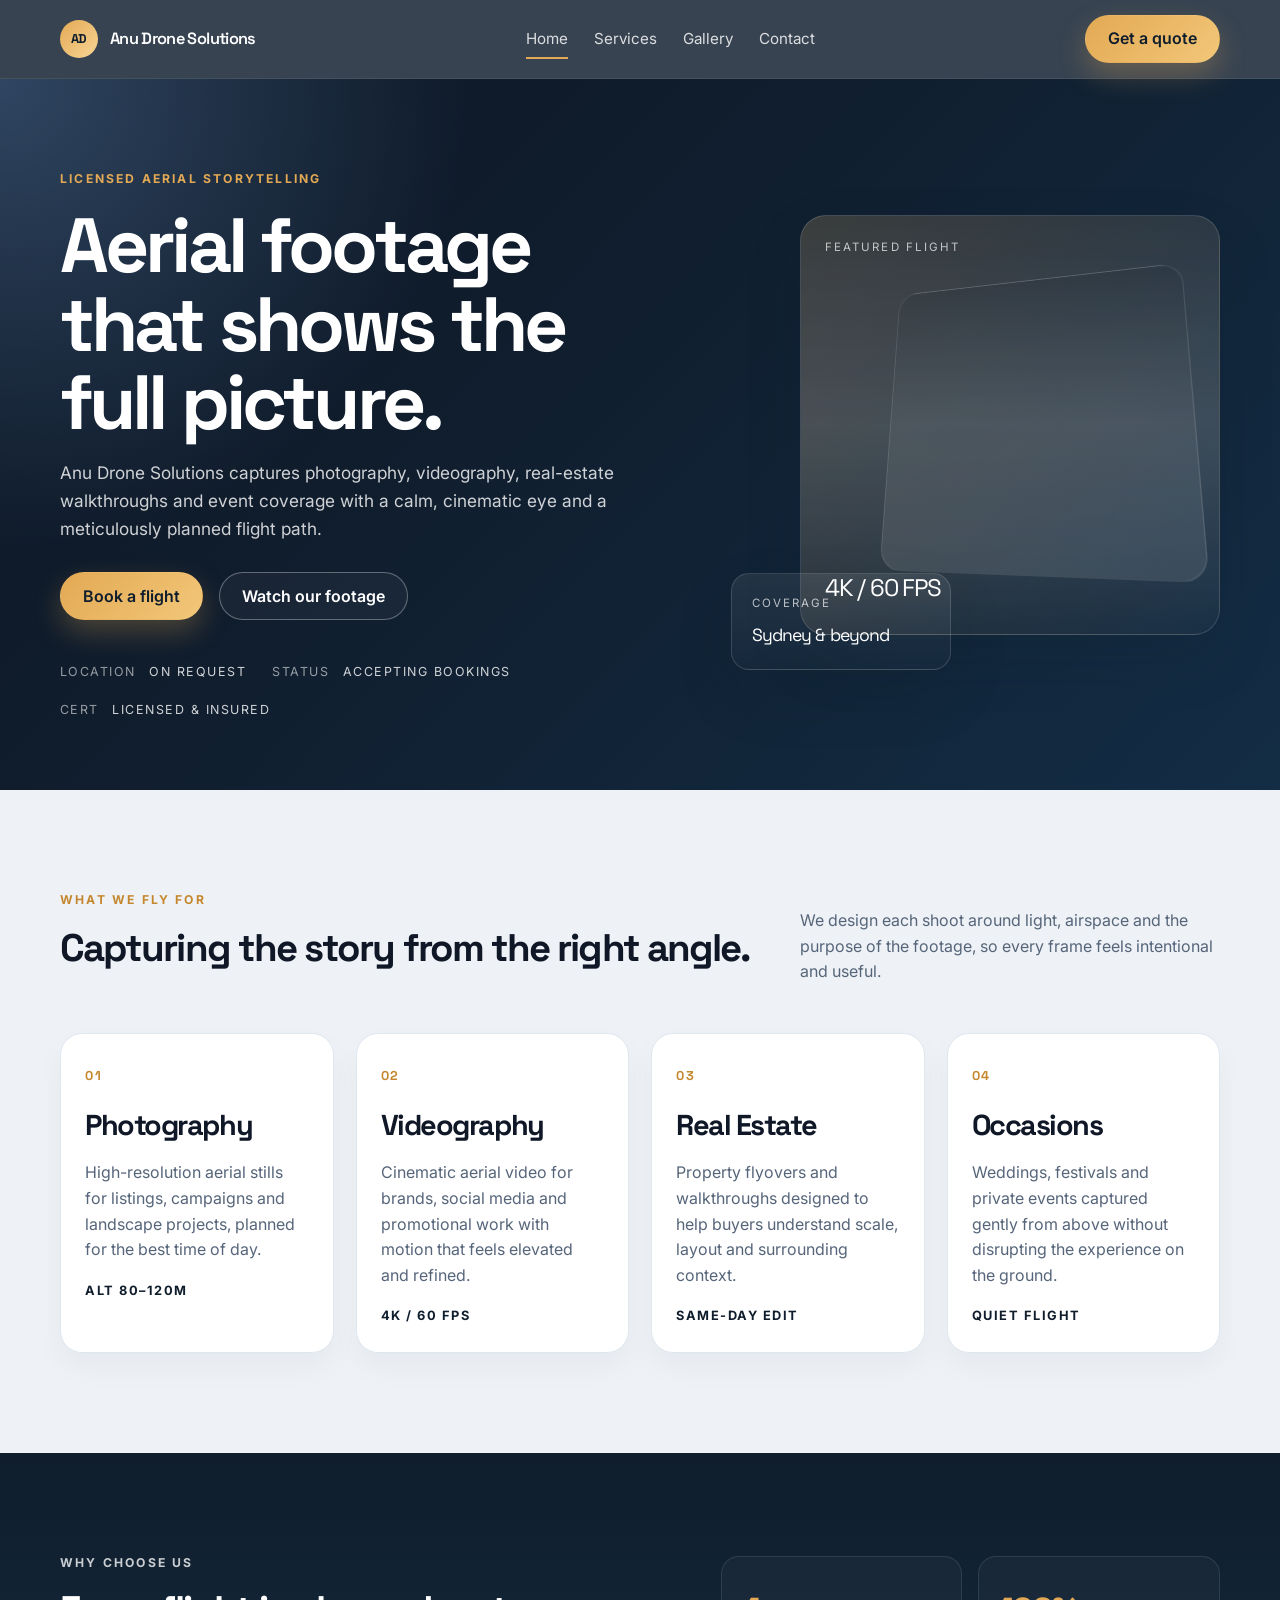
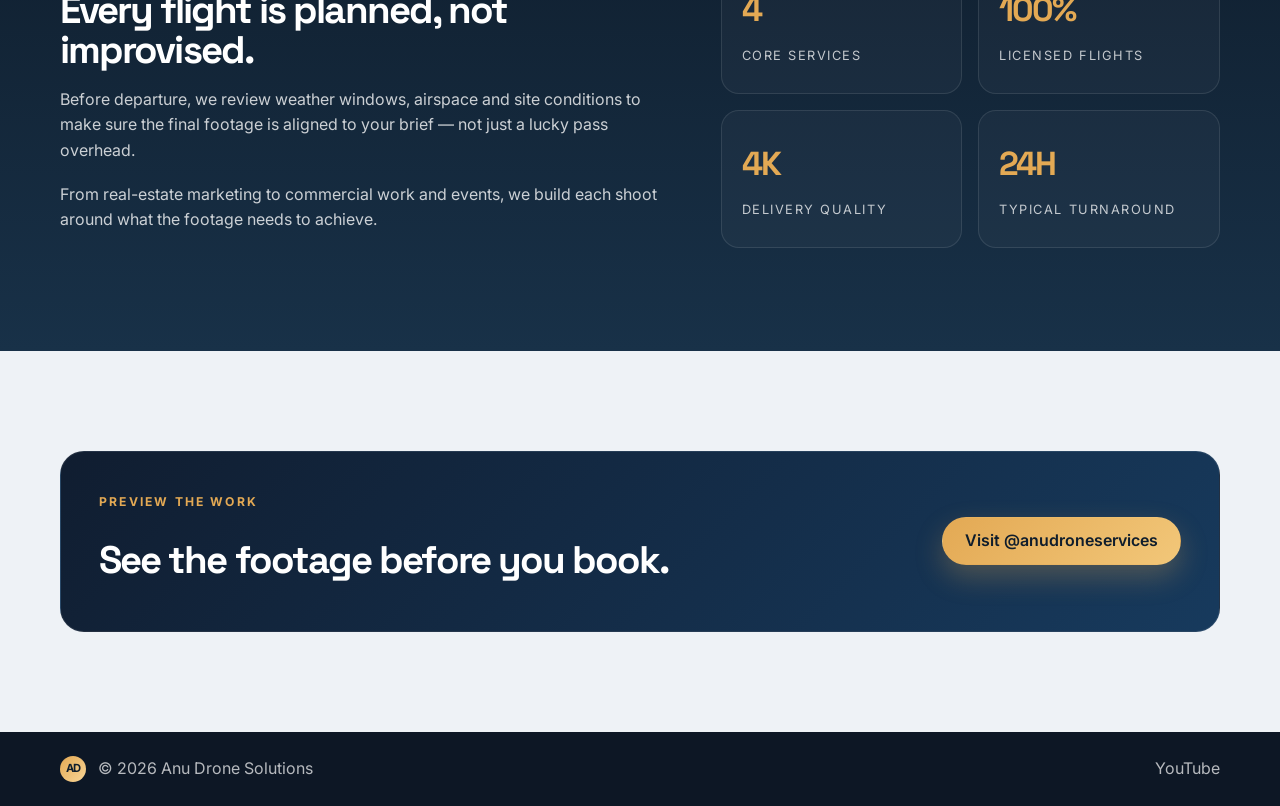
==== index.html @ 205dcc55 "Initial website launch" ====
<!DOCTYPE html>
<html lang="en">
<head>
  <meta charset="UTF-8" />
  <meta name="viewport" content="width=device-width, initial-scale=1.0" />
  <meta name="theme-color" content="#0f1d2c" />
  <meta name="description" content="Anu Drone Solutions delivers precision aerial photography, videography, real estate flyovers and event coverage across Sydney and beyond." />
  <meta name="robots" content="index, follow" />
  <meta property="og:type" content="website" />
  <meta property="og:title" content="Anu Drone Solutions | Aerial Photography & Videography" />
  <meta property="og:description" content="Licensed aerial photography, videography and event coverage designed to capture the full story from the sky." />
  <meta property="og:url" content="https://www.anudronesolutions.com/" />
  <meta property="og:image" content="https://www.anudronesolutions.com/favicon.svg" />
  <meta name="twitter:card" content="summary_large_image" />
  <meta name="twitter:title" content="Anu Drone Solutions" />
  <meta name="twitter:description" content="Aerial photography, videography and drone coverage for real estate, events and commercial projects." />
  <link rel="canonical" href="https://www.anudronesolutions.com/" />
  <link rel="icon" type="image/svg+xml" href="favicon.svg" />
  <title>Anu Drone Solutions | Aerial Photography & Videography</title>
  <link rel="preconnect" href="https://fonts.googleapis.com" />
  <link rel="preconnect" href="https://fonts.gstatic.com" crossorigin />
  <link href="https://fonts.googleapis.com/css2?family=Space+Grotesk:wght@400;500;600;700&family=Inter:wght@400;500;600;700&display=swap" rel="stylesheet" />
  <link rel="stylesheet" href="styles.css" />
</head>
<body>
  <header class="site-header">
    <div class="container nav-wrap">
      <a class="brand" href="index.html" aria-label="Anu Drone Solutions home">
        <span class="brand-mark">AD</span>
        <span>Anu Drone Solutions</span>
      </a>

      <nav class="site-nav" aria-label="Main navigation">
        <a href="index.html" class="active">Home</a>
        <a href="services.html">Services</a>
        <a href="gallery.html">Gallery</a>
        <a href="contact.html">Contact</a>
      </nav>

      <a class="button button-primary" href="contact.html">Get a quote</a>
    </div>
  </header>

  <main>
    <section class="hero hero-home">
      <div class="container hero-grid">
        <div class="hero-copy">
          <p class="eyebrow">Licensed aerial storytelling</p>
          <h1>Aerial footage that shows the full picture.</h1>
          <p class="lead">
            Anu Drone Solutions captures photography, videography, real-estate walkthroughs and event coverage with a calm, cinematic eye and a meticulously planned flight path.
          </p>
          <div class="cta-row">
            <a class="button button-primary" href="contact.html">Book a flight</a>
            <a class="button button-secondary" href="https://www.youtube.com/@anudroneservices" target="_blank" rel="noopener">Watch our footage</a>
          </div>
          <ul class="hero-meta" aria-label="Business details">
            <li><span>Location</span> On request</li>
            <li><span>Status</span> Accepting bookings</li>
            <li><span>Cert</span> Licensed & insured</li>
          </ul>
        </div>

        <div class="hero-visual" aria-hidden="true">
          <div class="visual-card large-card">
            <div class="mini-label">Featured flight</div>
            <div class="mini-stat">4K / 60 FPS</div>
            <div class="scan-line"></div>
          </div>
          <div class="visual-card small-card">
            <div class="mini-label">Coverage</div>
            <div class="mini-stat">Sydney & beyond</div>
          </div>
        </div>
      </div>
    </section>

    <section class="section section-light">
      <div class="container">
        <div class="section-intro">
          <div>
            <p class="eyebrow eyebrow-dark">What we fly for</p>
            <h2>Capturing the story from the right angle.</h2>
          </div>
          <p>We design each shoot around light, airspace and the purpose of the footage, so every frame feels intentional and useful.</p>
        </div>

        <div class="service-list">
          <article class="service-item">
            <span class="service-index">01</span>
            <h3>Photography</h3>
            <p>High-resolution aerial stills for listings, campaigns and landscape projects, planned for the best time of day.</p>
            <strong>Alt 80–120m</strong>
          </article>

          <article class="service-item">
            <span class="service-index">02</span>
            <h3>Videography</h3>
            <p>Cinematic aerial video for brands, social media and promotional work with motion that feels elevated and refined.</p>
            <strong>4K / 60 FPS</strong>
          </article>

          <article class="service-item">
            <span class="service-index">03</span>
            <h3>Real Estate</h3>
            <p>Property flyovers and walkthroughs designed to help buyers understand scale, layout and surrounding context.</p>
            <strong>Same-day edit</strong>
          </article>

          <article class="service-item">
            <span class="service-index">04</span>
            <h3>Occasions</h3>
            <p>Weddings, festivals and private events captured gently from above without disrupting the experience on the ground.</p>
            <strong>Quiet flight</strong>
          </article>
        </div>
      </div>
    </section>

    <section class="section section-dark">
      <div class="container about-grid">
        <div>
          <p class="eyebrow">Why choose us</p>
          <h2>Every flight is planned, not improvised.</h2>
          <p>Before departure, we review weather windows, airspace and site conditions to make sure the final footage is aligned to your brief — not just a lucky pass overhead.</p>
          <p>From real-estate marketing to commercial work and events, we build each shoot around what the footage needs to achieve.</p>
        </div>

        <div class="stats-grid">
          <div class="stat-box">
            <strong>4</strong>
            <span>Core services</span>
          </div>
          <div class="stat-box">
            <strong>100%</strong>
            <span>Licensed flights</span>
          </div>
          <div class="stat-box">
            <strong>4K</strong>
            <span>Delivery quality</span>
          </div>
          <div class="stat-box">
            <strong>24H</strong>
            <span>Typical turnaround</span>
          </div>
        </div>
      </div>
    </section>

    <section class="section section-light">
      <div class="container">
        <div class="feature-banner">
          <div>
            <p class="eyebrow">Preview the work</p>
            <h3>See the footage before you book.</h3>
          </div>
          <a class="button button-primary" href="https://www.youtube.com/@anudroneservices" target="_blank" rel="noopener">Visit @anudroneservices</a>
        </div>
      </div>
    </section>
  </main>

  <footer class="site-footer">
    <div class="container footer-wrap">
      <div class="footer-brand">
        <span class="brand-mark small">AD</span>
        <span>© <span id="year"></span> Anu Drone Solutions</span>
      </div>
      <a href="https://www.youtube.com/@anudroneservices" target="_blank" rel="noopener">YouTube</a>
    </div>
  </footer>

  <script src="script.js"></script>
</body>
</html>
---- styles.css ----
:root {
  --bg: #eef2f6;
  --panel: #ffffff;
  --panel-alt: #f5f7f9;
  --ink: #101828;
  --muted: #56657a;
  --line: #dfe7ef;
  --navy: #0f1d2c;
  --navy-soft: #183148;
  --gold: #e3a954;
  --gold-deep: #c4872d;
  --shadow: 0 25px 60px rgba(15, 29, 44, 0.12);
}

* { box-sizing: border-box; }

html { scroll-behavior: smooth; }

body {
  margin: 0;
  font-family: 'Inter', sans-serif;
  background: var(--bg);
  color: var(--ink);
  line-height: 1.6;
}

img {
  max-width: 100%;
  display: block;
}

a {
  color: inherit;
  text-decoration: none;
}

button,
input,
select,
textarea {
  font: inherit;
}

.container {
  width: min(1160px, calc(100% - 32px));
  margin: 0 auto;
}

.narrow {
  width: min(760px, calc(100% - 32px));
  margin: 0 auto;
}

.site-header {
  position: sticky;
  top: 0;
  z-index: 20;
  background: rgba(15, 29, 44, 0.82);
  backdrop-filter: blur(15px);
  border-bottom: 1px solid rgba(255, 255, 255, 0.08);
}

.nav-wrap {
  display: flex;
  align-items: center;
  justify-content: space-between;
  gap: 20px;
  min-height: 78px;
}

.brand {
  display: inline-flex;
  align-items: center;
  gap: 12px;
  font-family: 'Space Grotesk', sans-serif;
  font-size: 1.02rem;
  letter-spacing: -0.04em;
  color: #fff;
  font-weight: 600;
}

.brand-mark {
  display: inline-flex;
  align-items: center;
  justify-content: center;
  width: 38px;
  height: 38px;
  border-radius: 50%;
  background: linear-gradient(135deg, var(--gold) 0%, #f8d596 100%);
  color: var(--navy);
  font-size: 0.8rem;
  font-weight: 700;
  letter-spacing: -0.06em;
}

.brand-mark.small {
  width: 26px;
  height: 26px;
  font-size: 0.7rem;
}

.site-nav {
  display: flex;
  align-items: center;
  gap: 26px;
  color: rgba(255, 255, 255, 0.82);
  font-size: 0.95rem;
}

.site-nav a {
  position: relative;
}

.site-nav a::after {
  content: "";
  position: absolute;
  left: 0;
  bottom: -8px;
  width: 100%;
  height: 2px;
  background: var(--gold);
  transform: scaleX(0);
  transform-origin: left;
  transition: transform 0.2s ease;
}

.site-nav a:hover::after,
.site-nav a.active::after {
  transform: scaleX(1);
}

.button {
  display: inline-flex;
  align-items: center;
  justify-content: center;
  min-height: 48px;
  padding: 0 22px;
  border-radius: 999px;
  border: 1px solid transparent;
  font-weight: 600;
  transition: transform 0.2s ease, box-shadow 0.2s ease, border-color 0.2s ease, background 0.2s ease;
}

.button:hover {
  transform: translateY(-1px);
}

.button-primary {
  background: linear-gradient(135deg, var(--gold) 0%, #f2c779 100%);
  color: var(--navy);
  box-shadow: 0 12px 28px rgba(227, 169, 84, 0.28);
}

.button-secondary {
  color: #fff;
  border-color: rgba(255, 255, 255, 0.32);
  background: rgba(255, 255, 255, 0.04);
}

.hero {
  position: relative;
  color: #fff;
  background:
    radial-gradient(circle at top left, rgba(89, 126, 170, 0.45), transparent 32%),
    linear-gradient(135deg, #0d1725 0%, #101d2d 38%, #132d45 100%);
}

.hero-home {
  padding: 90px 0 70px;
}

.hero-grid {
  display: grid;
  grid-template-columns: 1.1fr 0.9fr;
  gap: 50px;
  align-items: center;
}

.eyebrow {
  margin: 0 0 18px;
  font-size: 0.76rem;
  letter-spacing: 0.18em;
  text-transform: uppercase;
  color: var(--gold);
  font-weight: 700;
}

.eyebrow-dark {
  color: var(--gold-deep);
}

.hero-copy h1,
.page-hero h1,
.section-intro h2,
.about-grid h2,
.callout-row h2,
.contact-copy h2,
.detail-card h2,
.process-grid h2 {
  margin: 0 0 18px;
  font-family: 'Space Grotesk', sans-serif;
  letter-spacing: -0.05em;
  line-height: 1.02;
}

.hero-copy h1 {
  max-width: 540px;
  font-size: clamp(2.9rem, 6vw, 5.1rem);
}

.lead {
  max-width: 620px;
  margin: 0;
  color: rgba(255, 255, 255, 0.8);
  font-size: 1.08rem;
}

.cta-row {
  display: flex;
  gap: 16px;
  flex-wrap: wrap;
  margin-top: 30px;
}

.hero-meta {
  list-style: none;
  padding: 0;
  margin: 42px 0 0;
  display: flex;
  flex-wrap: wrap;
  gap: 18px 26px;
  color: rgba(255, 255, 255, 0.8);
  font-size: 0.78rem;
  letter-spacing: 0.12em;
  text-transform: uppercase;
}

.hero-meta span {
  color: rgba(255, 255, 255, 0.56);
  margin-right: 8px;
}

.hero-visual {
  position: relative;
  min-height: 500px;
}

.visual-card {
  position: absolute;
  border: 1px solid rgba(255, 255, 255, 0.14);
  background: linear-gradient(180deg, rgba(255,255,255,0.08), rgba(255,255,255,0.02));
  box-shadow: var(--shadow);
}

.large-card {
  right: 0;
  top: 20px;
  width: min(90%, 420px);
  height: 420px;
  border-radius: 26px;
  background:
    linear-gradient(180deg, rgba(255,255,255,0.04), rgba(255,255,255,0.01)),
    linear-gradient(135deg, rgba(227,169,84,0.16), rgba(255,255,255,0.02));
  overflow: hidden;
}

.large-card::before {
  content: "";
  position: absolute;
  inset: 12% 8% 16% 18%;
  border-radius: 22px;
  background: linear-gradient(180deg, rgba(22, 33, 43, 0.2), rgba(255,255,255,0.1));
  transform: perspective(400px) rotateX(12deg) rotateY(-12deg);
  border: 1px solid rgba(255,255,255,0.12);
}

.scan-line {
  position: absolute;
  inset: 0;
  background: linear-gradient(180deg, transparent 0%, rgba(255,255,255,0.12) 50%, transparent 100%);
  animation: scan 5s linear infinite;
}

@keyframes scan {
  0% { transform: translateY(-100%); }
  100% { transform: translateY(100%); }
}

.mini-label,
.mini-stat {
  position: absolute;
  left: 24px;
  z-index: 1;
}

.mini-label {
  top: 22px;
  font-size: 0.72rem;
  text-transform: uppercase;
  letter-spacing: 0.18em;
  color: rgba(255,255,255,0.7);
}

.mini-stat {
  bottom: 26px;
  font-size: 1.5rem;
  font-family: 'Space Grotesk', sans-serif;
  letter-spacing: -0.05em;
}

.small-card {
  left: 10px;
  bottom: 25px;
  width: 220px;
  padding: 20px;
  border-radius: 18px;
}

.small-card .mini-label,
.small-card .mini-stat {
  position: static;
}

.small-card .mini-stat {
  margin-top: 8px;
  font-size: 1.1rem;
}

.section {
  padding: 100px 0;
}

.section-light {
  background: var(--bg);
}

.section-dark {
  background: linear-gradient(180deg, var(--navy) 0%, var(--navy-soft) 100%);
  color: #fff;
}

.section-intro {
  display: flex;
  align-items: end;
  justify-content: space-between;
  gap: 32px;
  margin-bottom: 48px;
}

.section-intro h2,
.about-grid h2,
.callout-row h2,
.process-grid h2 {
  font-size: clamp(2rem, 3vw, 3rem);
}

.section-intro p:last-child {
  max-width: 420px;
  color: var(--muted);
  margin: 0;
}

.service-list {
  display: grid;
  grid-template-columns: repeat(4, minmax(0, 1fr));
  gap: 22px;
}

.service-item,
.detail-card {
  background: var(--panel);
  border: 1px solid var(--line);
  padding: 28px 24px 24px;
  border-radius: 22px;
  box-shadow: 0 14px 30px rgba(9, 22, 38, 0.04);
}

.service-index,
.card-number {
  display: inline-block;
  margin-bottom: 16px;
  color: var(--gold-deep);
  font-size: 0.8rem;
  font-family: 'Space Grotesk', sans-serif;
  font-weight: 700;
  letter-spacing: 0.12em;
}

.service-item h3,
.detail-card h2 {
  margin: 0 0 12px;
  font-family: 'Space Grotesk', sans-serif;
  font-size: 1.8rem;
  letter-spacing: -0.05em;
}

.service-item p,
.detail-card p,
.about-grid p,
.contact-copy p {
  margin: 0;
  color: var(--muted);
}

.service-item strong {
  display: inline-block;
  margin-top: 18px;
  color: var(--navy);
  font-size: 0.8rem;
  letter-spacing: 0.12em;
  text-transform: uppercase;
}

.about-grid {
  display: grid;
  grid-template-columns: 1.1fr 0.9fr;
  gap: 50px;
  align-items: center;
}

.about-grid p {
  color: rgba(255,255,255,0.78);
  margin-bottom: 18px;
}

.stats-grid {
  display: grid;
  grid-template-columns: repeat(2, minmax(0, 1fr));
  gap: 16px;
}

.stat-box {
  background: rgba(255,255,255,0.03);
  border: 1px solid rgba(255,255,255,0.1);
  border-radius: 18px;
  padding: 26px 20px;
  display: flex;
  flex-direction: column;
  gap: 10px;
}

.stat-box strong {
  font-family: 'Space Grotesk', sans-serif;
  font-size: clamp(2rem, 2.6vw, 2.8rem);
  color: var(--gold);
  letter-spacing: -0.06em;
}

.stat-box span {
  color: rgba(255,255,255,0.74);
  font-size: 0.8rem;
  text-transform: uppercase;
  letter-spacing: 0.12em;
}

.feature-banner {
  display: flex;
  justify-content: space-between;
  align-items: center;
  gap: 24px;
  background: linear-gradient(135deg, #101d30 0%, #173a5d 100%);
  border-radius: 24px;
  border: 1px solid rgba(255,255,255,0.08);
  padding: 40px 38px;
  color: #fff;
}

.feature-banner h3 {
  margin: 0;
  font-family: 'Space Grotesk', sans-serif;
  font-size: clamp(1.8rem, 3vw, 2.4rem);
  letter-spacing: -0.05em;
}

.page-shell {
  padding-top: 72px;
}

.page-hero {
  padding: 70px 0 20px;
}

.page-hero h1 {
  font-size: clamp(2.4rem, 5vw, 4rem);
}

.service-grid {
  display: grid;
  grid-template-columns: repeat(2, minmax(0, 1fr));
  gap: 24px;
}

.detail-card ul {
  margin: 18px 0 0;
  padding-left: 18px;
  color: var(--muted);
}

.detail-card li + li {
  margin-top: 8px;
}

.process-grid {
  display: grid;
  grid-template-columns: 0.9fr 1.1fr;
  gap: 26px;
  align-items: center;
}

.process-list {
  list-style: none;
  padding: 0;
  margin: 0;
  display: grid;
  gap: 16px;
}

.process-list li {
  display: flex;
  align-items: center;
  gap: 16px;
  background: rgba(255,255,255,0.04);
  border: 1px solid rgba(255,255,255,0.08);
  border-radius: 16px;
  padding: 16px 18px;
}

.process-list strong {
  display: inline-flex;
  align-items: center;
  justify-content: center;
  width: 44px;
  height: 44px;
  border-radius: 50%;
  background: rgba(227,169,84,0.18);
  color: var(--gold);
  font-family: 'Space Grotesk', sans-serif;
}

.process-list span {
  color: rgba(255,255,255,0.78);
}

.gallery-grid {
  display: grid;
  grid-template-columns: repeat(3, minmax(0, 1fr));
  gap: 18px;
}

.gallery-tile {
  position: relative;
  min-height: 280px;
  border-radius: 24px;
  overflow: hidden;
  display: flex;
  align-items: end;
  padding: 22px;
  color: #fff;
  border: 1px solid rgba(255,255,255,0.12);
  box-shadow: var(--shadow);
}

.gallery-tile span {
  position: relative;
  z-index: 1;
  font-family: 'Space Grotesk', sans-serif;
  font-size: 1.4rem;
  letter-spacing: -0.05em;
}

.gallery-tile::before {
  content: "";
  position: absolute;
  inset: 0;
  background: linear-gradient(180deg, rgba(8,14,22,0.14), rgba(8,14,22,0.6));
}

.tile-1 { background: linear-gradient(135deg, #7b8fa5, #1b3255); }
.tile-2 { background: linear-gradient(135deg, #b7914d, #3c5168); }
.tile-3 { background: linear-gradient(135deg, #5d7d7c, #1d2d36); }
.tile-4 { background: linear-gradient(135deg, #8f7f66, #314d56); }

.callout-row {
  display: flex;
  align-items: center;
  justify-content: space-between;
  gap: 20px;
}

.contact-layout {
  display: grid;
  grid-template-columns: 0.9fr 1.1fr;
  gap: 40px;
  align-items: start;
}

.contact-copy {
  padding-right: 8px;
}

.contact-copy p {
  margin-bottom: 28px;
  font-size: 1.04rem;
}

.contact-list {
  display: grid;
  gap: 18px;
  padding-top: 14px;
  border-top: 1px solid var(--line);
}

.contact-list div {
  display: flex;
  justify-content: space-between;
  gap: 18px;
  padding-bottom: 14px;
  border-bottom: 1px solid var(--line);
}

.contact-list span {
  color: var(--muted);
}

.quote-form {
  background: var(--panel);
  border: 1px solid var(--line);
  border-radius: 24px;
  padding: 28px;
  box-shadow: 0 16px 38px rgba(15,29,44,0.08);
}

.field-row {
  display: flex;
  flex-direction: column;
  gap: 8px;
  margin-bottom: 18px;
}

.field-row label {
  font-weight: 600;
  color: var(--navy);
}

.field-row input,
.field-row select,
.field-row textarea {
  width: 100%;
  border: 1px solid #cdd8e4;
  border-radius: 12px;
  background: #fff;
  color: var(--ink);
  padding: 12px 14px;
}

.field-row input:focus,
.field-row select:focus,
.field-row textarea:focus {
  outline: 2px solid rgba(227,169,84,0.45);
  border-color: var(--gold);
}

.quote-form button {
  border: none;
  cursor: pointer;
  width: 100%;
}

.form-status {
  margin: 16px 0 0;
  color: var(--muted);
  min-height: 24px;
}

.site-footer {
  background: #0d1725;
  color: rgba(255,255,255,0.7);
  padding: 24px 0;
}

.footer-wrap {
  display: flex;
  align-items: center;
  justify-content: space-between;
  gap: 16px;
  flex-wrap: wrap;
}

.footer-brand {
  display: inline-flex;
  align-items: center;
  gap: 12px;
}

@media (max-width: 920px) {
  .hero-grid,
  .about-grid,
  .contact-layout,
  .process-grid,
  .section-intro,
  .callout-row {
    grid-template-columns: 1fr;
    display: grid;
  }

  .service-list,
  .service-grid,
  .gallery-grid {
    grid-template-columns: repeat(2, minmax(0, 1fr));
  }

  .site-nav {
    display: none;
  }
}

@media (max-width: 640px) {
  .hero-home {
    padding-top: 52px;
  }

  .service-list,
  .service-grid,
  .gallery-grid,
  .stats-grid {
    grid-template-columns: 1fr;
  }

  .feature-banner,
  .nav-wrap,
  .contact-list div {
    display: block;
  }

  .feature-banner .button,
  .nav-wrap .button {
    margin-top: 18px;
  }

  .hero-visual {
    min-height: 360px;
  }

  .large-card {
    right: 10px;
    width: 82%;
    height: 300px;
  }

  .small-card {
    width: 180px;
  }
}
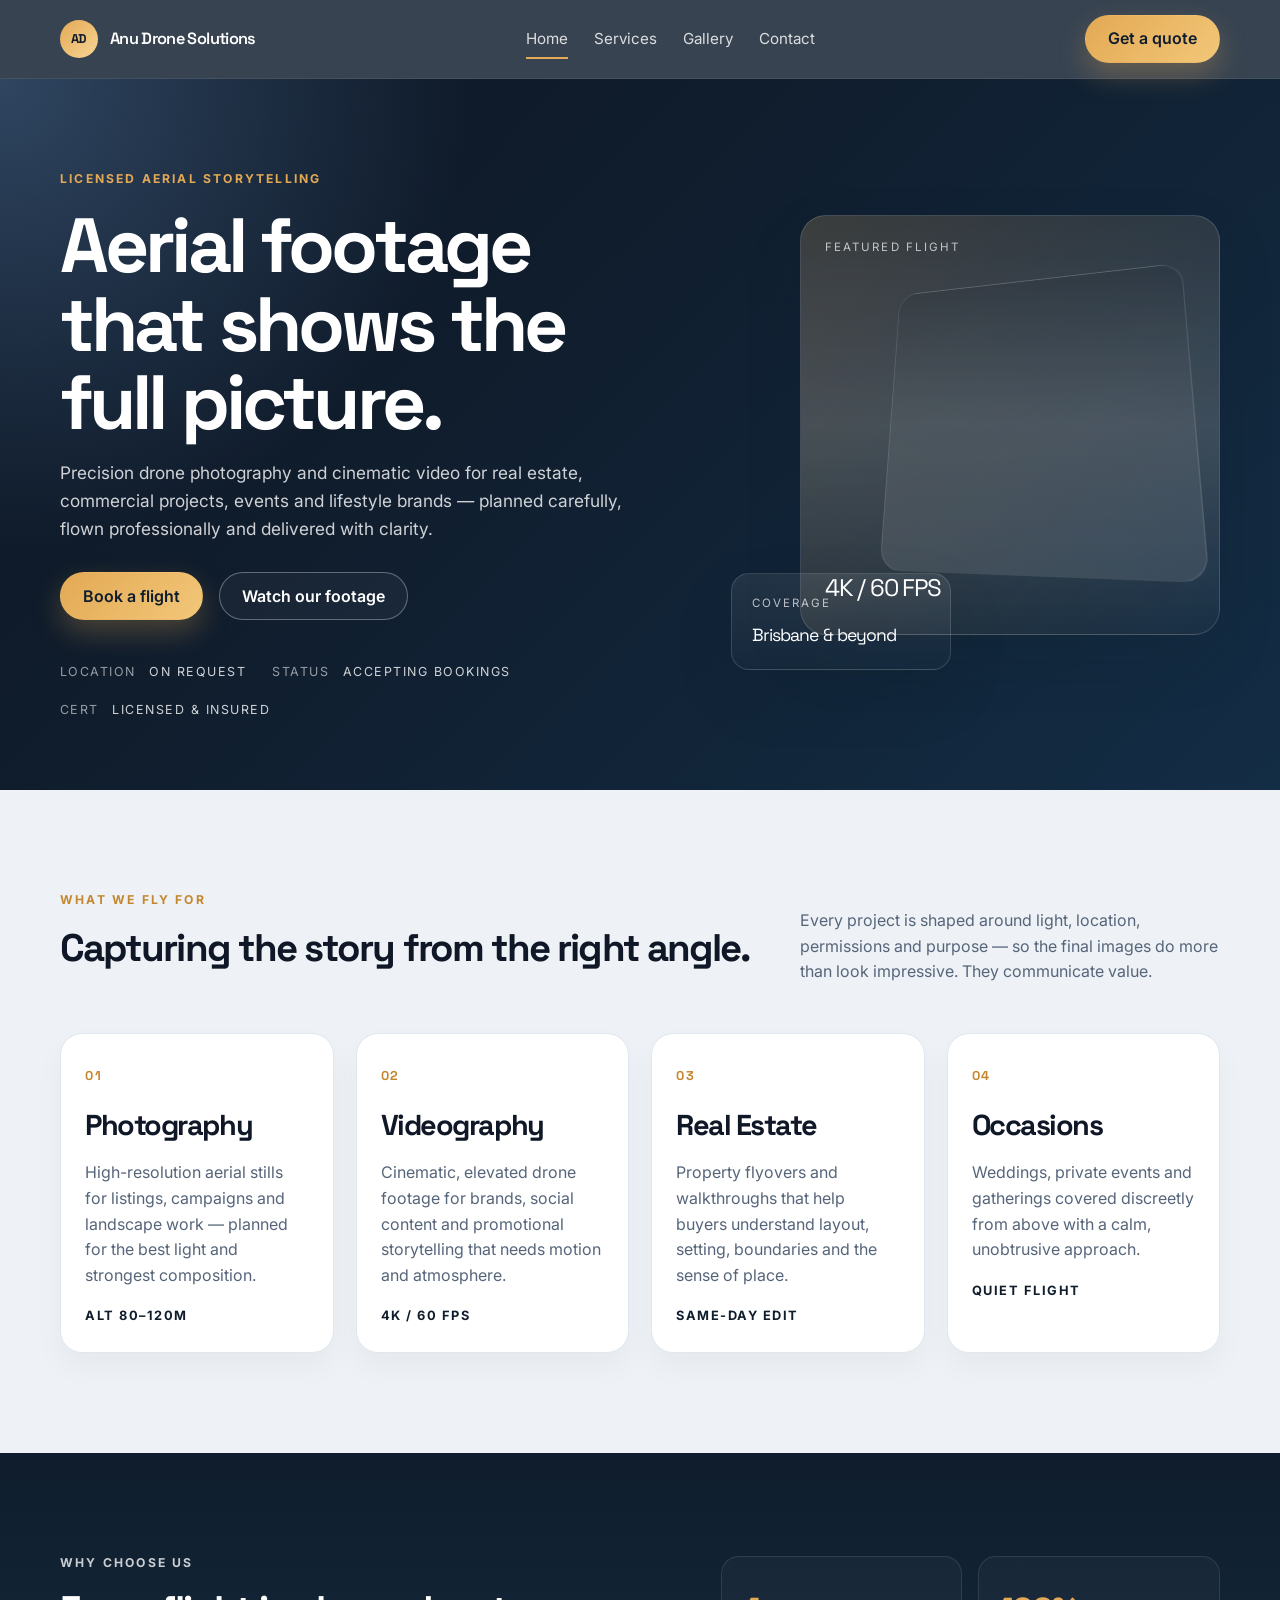
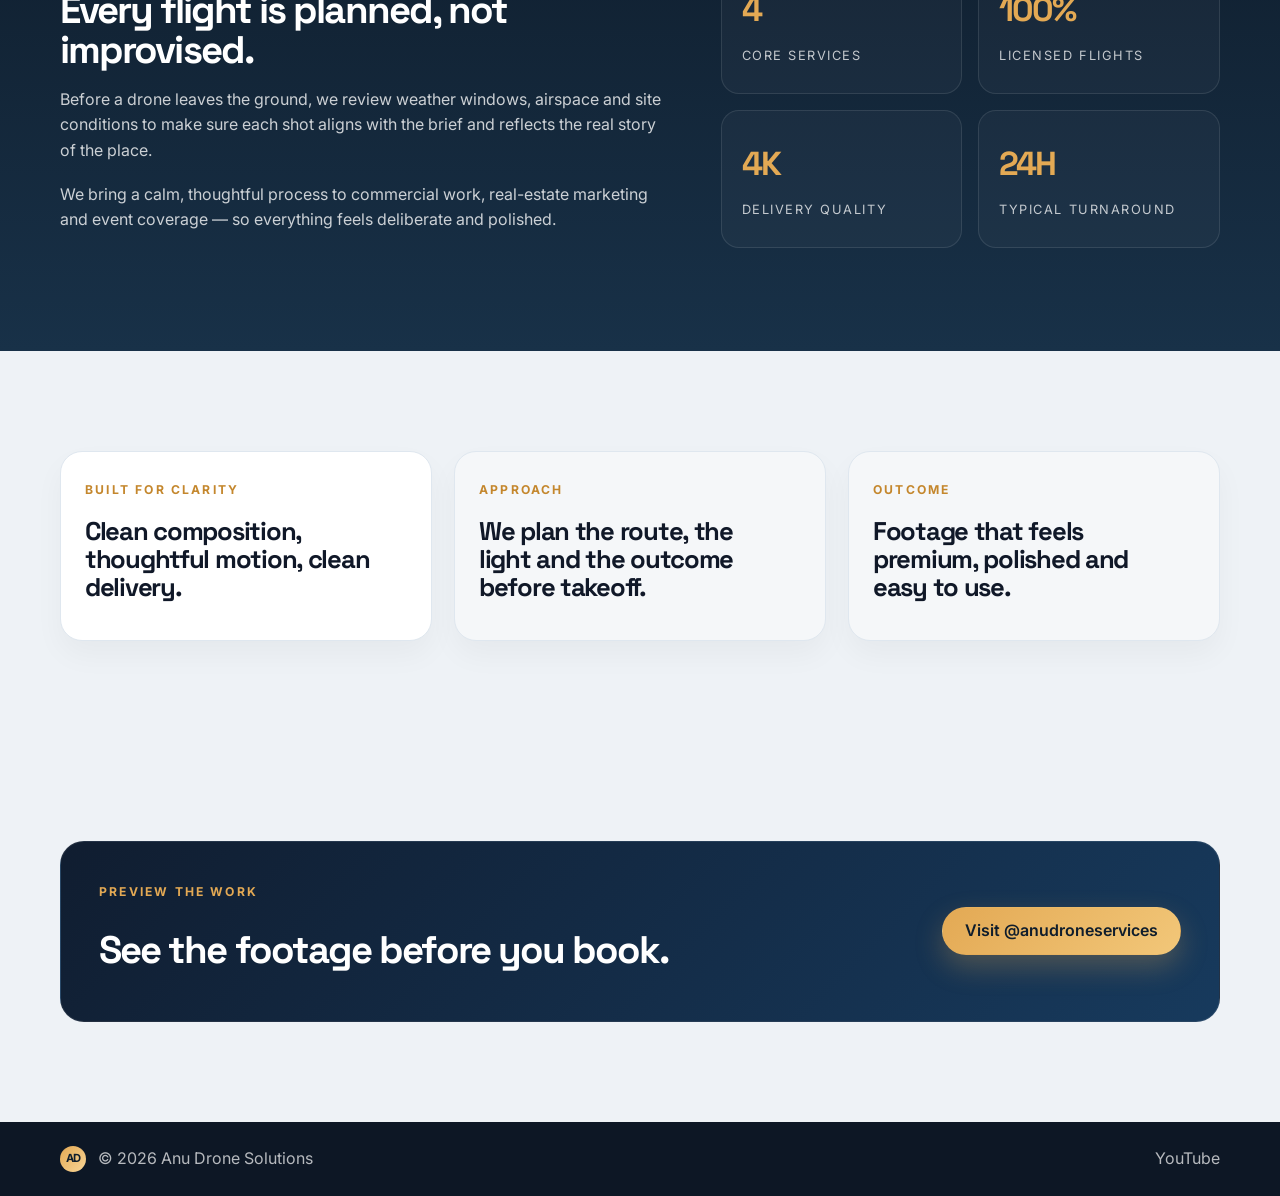
==== commit 6ecdbdaa: "Update homepage content and enable Pages deployment Co-authored-by: Copilot <223556219+Copilot@users" ====
--- a/index.html
+++ b/index.html
@@ -48,7 +48,7 @@
           <p class="eyebrow">Licensed aerial storytelling</p>
           <h1>Aerial footage that shows the full picture.</h1>
           <p class="lead">
-            Anu Drone Solutions captures photography, videography, real-estate walkthroughs and event coverage with a calm, cinematic eye and a meticulously planned flight path.
+            Precision drone photography and cinematic video for real estate, commercial projects, events and lifestyle brands — planned carefully, flown professionally and delivered with clarity.
           </p>
           <div class="cta-row">
             <a class="button button-primary" href="contact.html">Book a flight</a>
@@ -57,7 +57,7 @@
           <ul class="hero-meta" aria-label="Business details">
             <li><span>Location</span> On request</li>
             <li><span>Status</span> Accepting bookings</li>
-            <li><span>Cert</span> Licensed & insured</li>
+            <li><span>Cert</span> Licensed &amp; insured</li>
           </ul>
         </div>
 
@@ -69,7 +69,7 @@
           </div>
           <div class="visual-card small-card">
             <div class="mini-label">Coverage</div>
-            <div class="mini-stat">Sydney & beyond</div>
+            <div class="mini-stat">Brisbane &amp; beyond</div>
           </div>
         </div>
       </div>
@@ -82,35 +82,35 @@
             <p class="eyebrow eyebrow-dark">What we fly for</p>
             <h2>Capturing the story from the right angle.</h2>
           </div>
-          <p>We design each shoot around light, airspace and the purpose of the footage, so every frame feels intentional and useful.</p>
+          <p>Every project is shaped around light, location, permissions and purpose — so the final images do more than look impressive. They communicate value.</p>
         </div>
 
         <div class="service-list">
           <article class="service-item">
             <span class="service-index">01</span>
             <h3>Photography</h3>
-            <p>High-resolution aerial stills for listings, campaigns and landscape projects, planned for the best time of day.</p>
+            <p>High-resolution aerial stills for listings, campaigns and landscape work — planned for the best light and strongest composition.</p>
             <strong>Alt 80–120m</strong>
           </article>
 
           <article class="service-item">
             <span class="service-index">02</span>
             <h3>Videography</h3>
-            <p>Cinematic aerial video for brands, social media and promotional work with motion that feels elevated and refined.</p>
+            <p>Cinematic, elevated drone footage for brands, social content and promotional storytelling that needs motion and atmosphere.</p>
             <strong>4K / 60 FPS</strong>
           </article>
 
           <article class="service-item">
             <span class="service-index">03</span>
             <h3>Real Estate</h3>
-            <p>Property flyovers and walkthroughs designed to help buyers understand scale, layout and surrounding context.</p>
+            <p>Property flyovers and walkthroughs that help buyers understand layout, setting, boundaries and the sense of place.</p>
             <strong>Same-day edit</strong>
           </article>
 
           <article class="service-item">
             <span class="service-index">04</span>
             <h3>Occasions</h3>
-            <p>Weddings, festivals and private events captured gently from above without disrupting the experience on the ground.</p>
+            <p>Weddings, private events and gatherings covered discreetly from above with a calm, unobtrusive approach.</p>
             <strong>Quiet flight</strong>
           </article>
         </div>
@@ -122,8 +122,8 @@
         <div>
           <p class="eyebrow">Why choose us</p>
           <h2>Every flight is planned, not improvised.</h2>
-          <p>Before departure, we review weather windows, airspace and site conditions to make sure the final footage is aligned to your brief — not just a lucky pass overhead.</p>
-          <p>From real-estate marketing to commercial work and events, we build each shoot around what the footage needs to achieve.</p>
+          <p>Before a drone leaves the ground, we review weather windows, airspace and site conditions to make sure each shot aligns with the brief and reflects the real story of the place.</p>
+          <p>We bring a calm, thoughtful process to commercial work, real-estate marketing and event coverage — so everything feels deliberate and polished.</p>
         </div>
 
         <div class="stats-grid">
@@ -143,6 +143,23 @@
             <strong>24H</strong>
             <span>Typical turnaround</span>
           </div>
+        </div>
+      </div>
+    </section>
+
+    <section class="section section-light feature-section">
+      <div class="container three-up">
+        <div class="mini-panel">
+          <p class="eyebrow eyebrow-dark">Built for clarity</p>
+          <h3>Clean composition, thoughtful motion, clean delivery.</h3>
+        </div>
+        <div class="mini-panel muted-panel">
+          <p class="eyebrow eyebrow-dark">Approach</p>
+          <h3>We plan the route, the light and the outcome before takeoff.</h3>
+        </div>
+        <div class="mini-panel muted-panel">
+          <p class="eyebrow eyebrow-dark">Outcome</p>
+          <h3>Footage that feels premium, polished and easy to use.</h3>
         </div>
       </div>
     </section>
--- a/styles.css
+++ b/styles.css
@@ -472,6 +472,34 @@
   letter-spacing: -0.05em;
 }
 
+.three-up {
+  display: grid;
+  grid-template-columns: repeat(3, minmax(0, 1fr));
+  gap: 22px;
+}
+
+.mini-panel {
+  min-height: 190px;
+  padding: 28px 24px;
+  border: 1px solid var(--line);
+  border-radius: 22px;
+  background: var(--panel);
+  box-shadow: 0 14px 30px rgba(9, 22, 38, 0.04);
+}
+
+.mini-panel.muted-panel {
+  background: var(--panel-alt);
+}
+
+.mini-panel h3 {
+  max-width: 300px;
+  margin: 0;
+  font-family: 'Space Grotesk', sans-serif;
+  font-size: clamp(1.35rem, 2vw, 1.8rem);
+  letter-spacing: -0.05em;
+  line-height: 1.1;
+}
+
 .page-shell {
   padding-top: 72px;
 }
@@ -705,7 +733,8 @@
 
   .service-list,
   .service-grid,
-  .gallery-grid {
+  .gallery-grid,
+  .three-up {
     grid-template-columns: repeat(2, minmax(0, 1fr));
   }
 
@@ -722,7 +751,8 @@
   .service-list,
   .service-grid,
   .gallery-grid,
-  .stats-grid {
+  .stats-grid,
+  .three-up {
     grid-template-columns: 1fr;
   }
 
